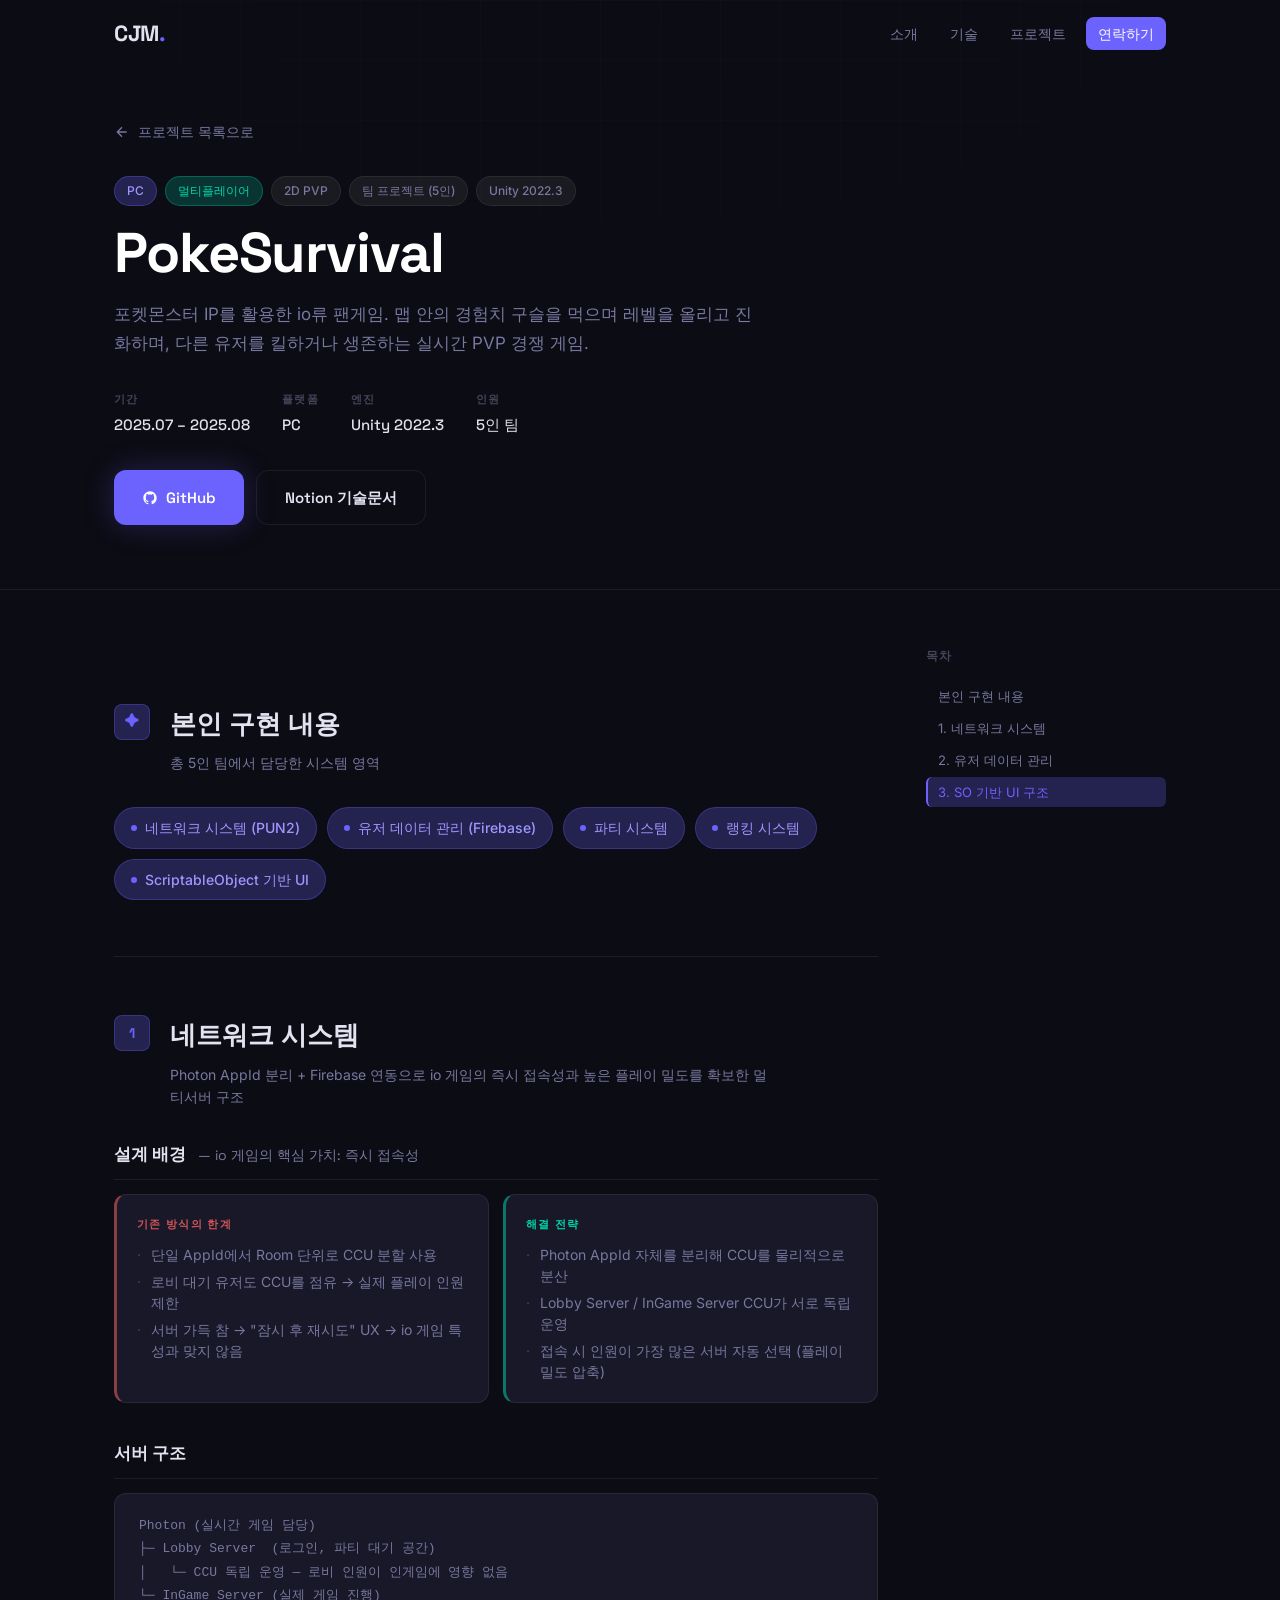
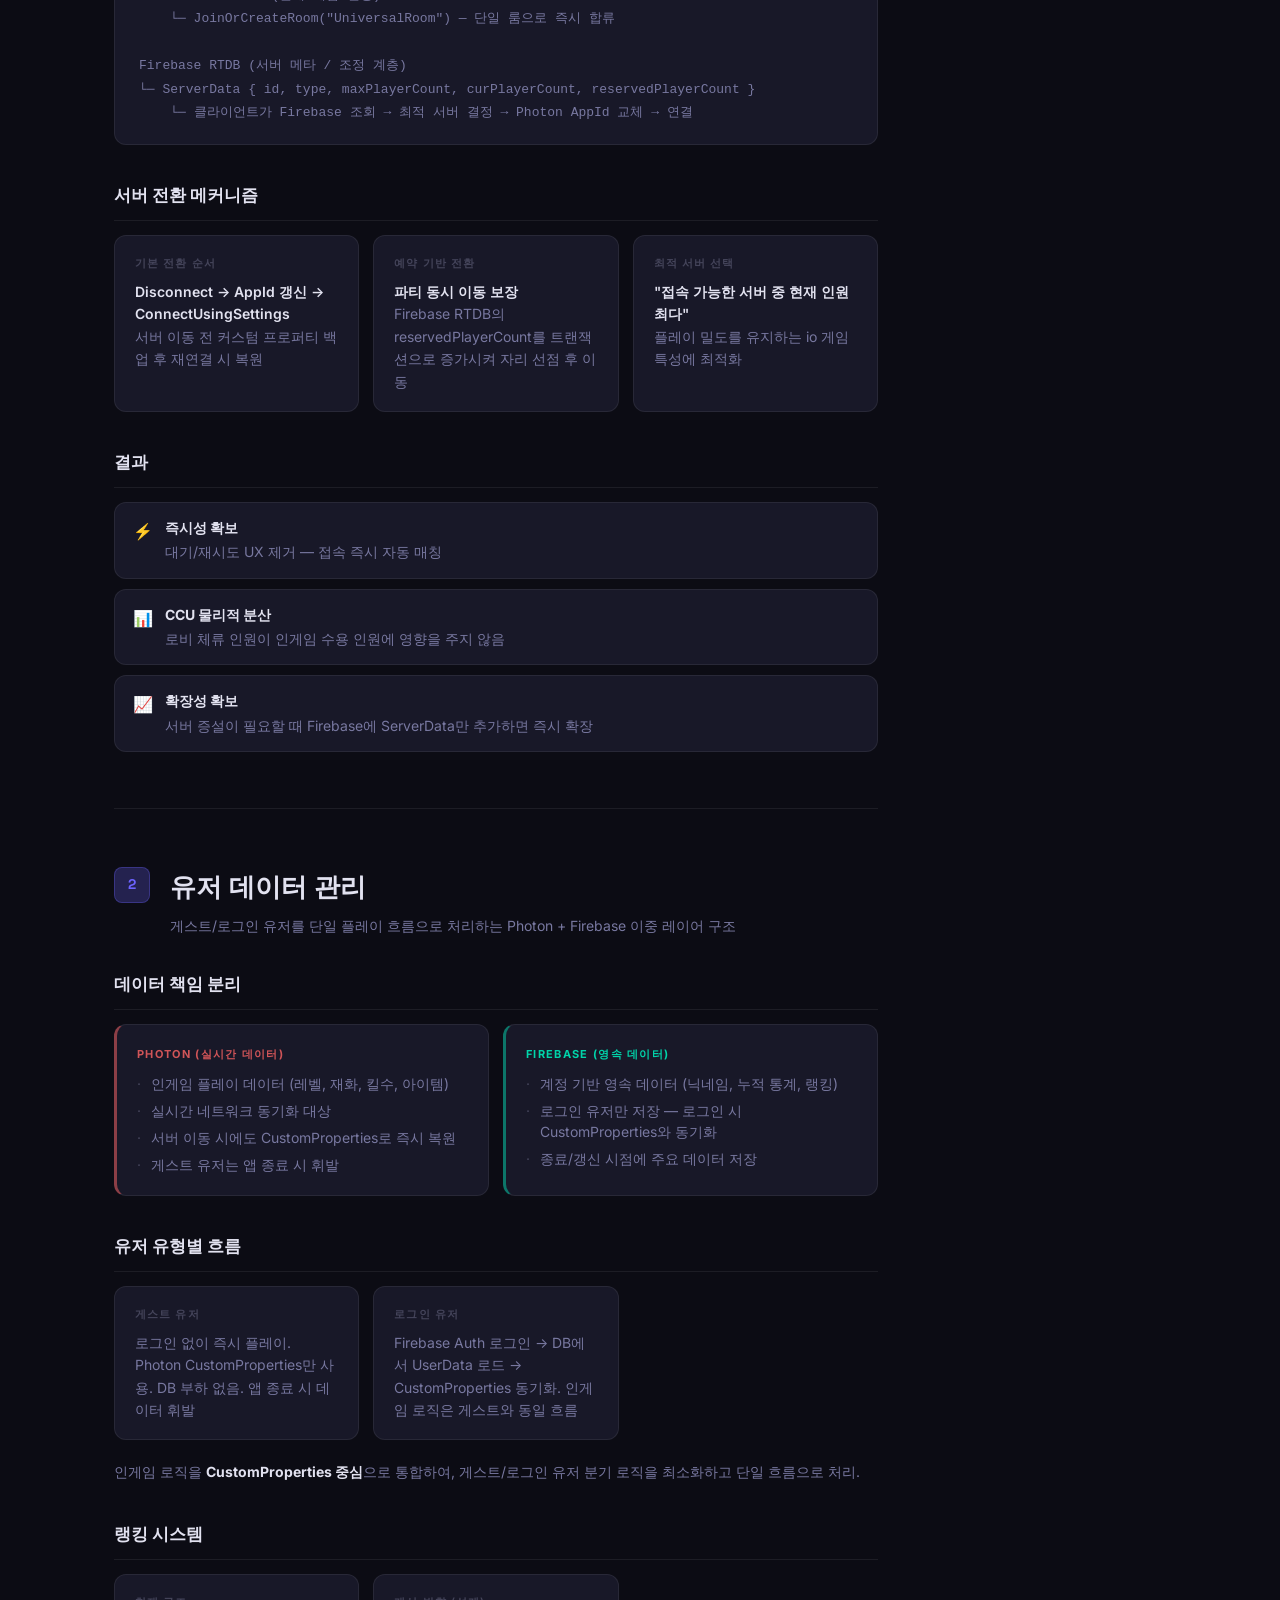
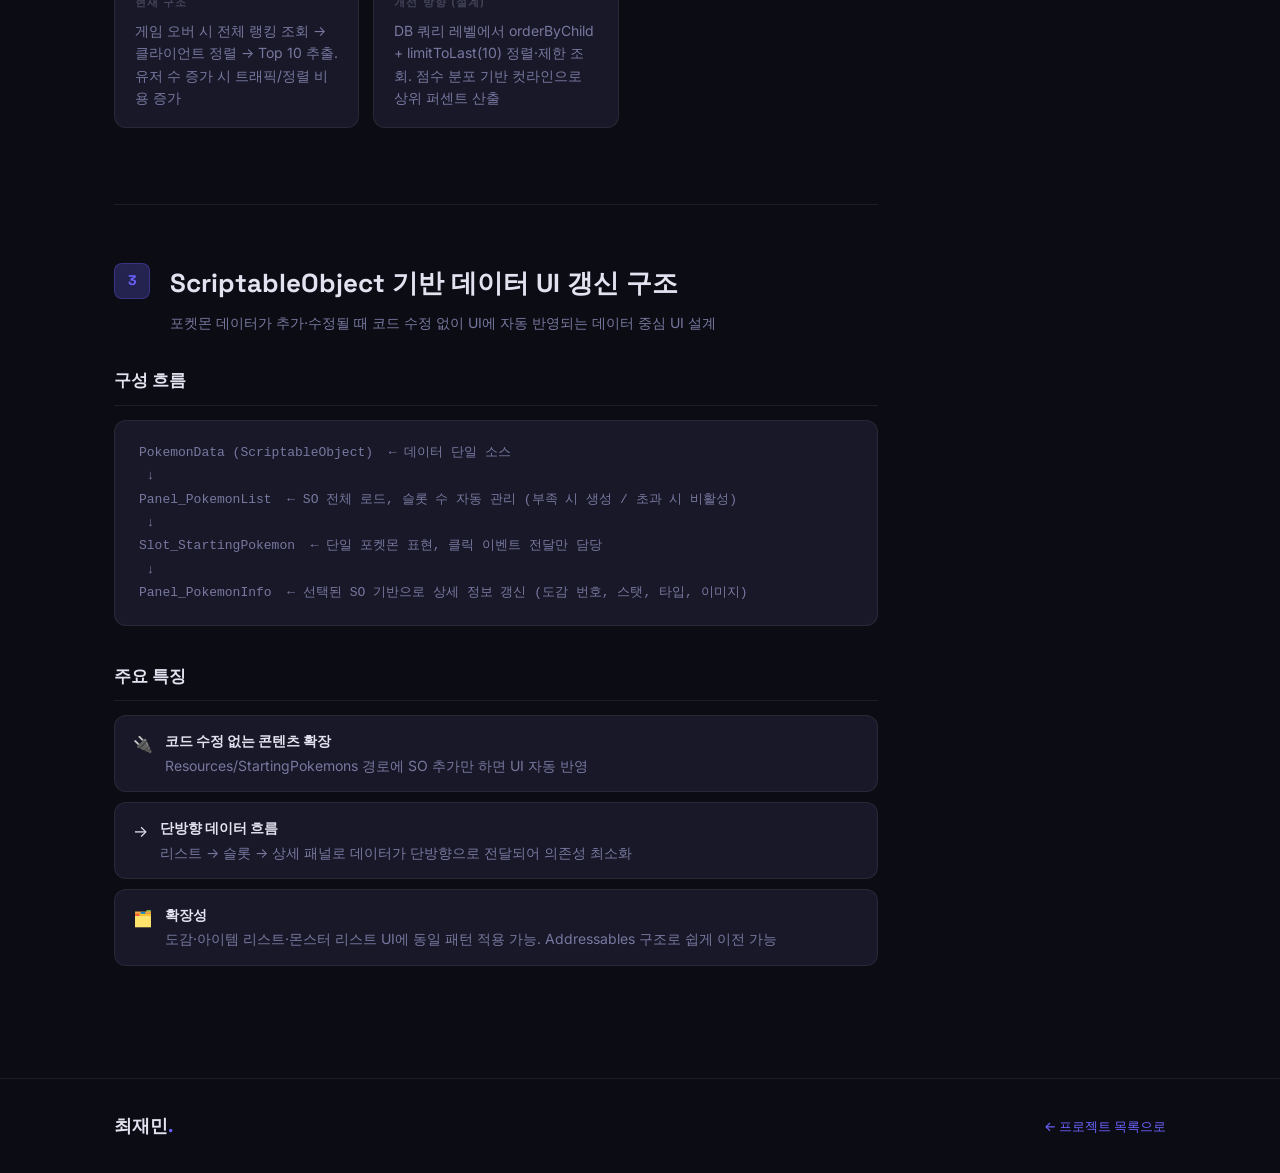
==== projects/pokesurvival.html @ 496c67dd "Add project detail pages with technical documentation - Add projects/unimo.html: 원격 패치, 풀링, 스테이지 시스템" ====
<!DOCTYPE html>
<html lang="ko">
<head>
  <meta charset="UTF-8" />
  <meta name="viewport" content="width=device-width, initial-scale=1.0" />
  <title>PokeSurvival | 최재민 포트폴리오</title>
  <link rel="preconnect" href="https://fonts.googleapis.com" />
  <link rel="preconnect" href="https://fonts.gstatic.com" crossorigin />
  <link href="https://fonts.googleapis.com/css2?family=Space+Grotesk:wght@300;400;500;600;700&family=Inter:wght@300;400;500;600&display=swap" rel="stylesheet" />
  <link rel="stylesheet" href="../style.css" />
  <link rel="stylesheet" href="project.css" />
</head>
<body>

  <!-- NAV -->
  <nav id="navbar">
    <div class="nav-inner">
      <a href="../index.html" class="nav-logo">CJM<span class="accent">.</span></a>
      <ul class="nav-links">
        <li><a href="../index.html#about">소개</a></li>
        <li><a href="../index.html#skills">기술</a></li>
        <li><a href="../index.html#projects">프로젝트</a></li>
        <li><a href="../index.html#contact" class="btn-nav">연락하기</a></li>
      </ul>
    </div>
  </nav>

  <!-- HERO -->
  <section class="project-hero">
    <div class="container">
      <a href="../index.html#projects" class="back-link">
        <svg viewBox="0 0 24 24" fill="none" stroke="currentColor" stroke-width="2"><path d="M19 12H5M12 19l-7-7 7-7"/></svg>
        프로젝트 목록으로
      </a>
      <div class="project-hero-tags">
        <span class="tag tag-primary">PC</span>
        <span class="tag tag-teal">멀티플레이어</span>
        <span class="tag">2D PVP</span>
        <span class="tag">팀 프로젝트 (5인)</span>
        <span class="tag">Unity 2022.3</span>
      </div>
      <h1 class="project-hero-title">PokeSurvival</h1>
      <p class="project-hero-desc">포켓몬스터 IP를 활용한 io류 팬게임. 맵 안의 경험치 구슬을 먹으며 레벨을 올리고 진화하며, 다른 유저를 킬하거나 생존하는 실시간 PVP 경쟁 게임.</p>
      <div class="project-meta-row">
        <div class="project-meta-item">
          <span class="project-meta-label">기간</span>
          <span class="project-meta-value">2025.07 – 2025.08</span>
        </div>
        <div class="project-meta-item">
          <span class="project-meta-label">플랫폼</span>
          <span class="project-meta-value">PC</span>
        </div>
        <div class="project-meta-item">
          <span class="project-meta-label">엔진</span>
          <span class="project-meta-value">Unity 2022.3</span>
        </div>
        <div class="project-meta-item">
          <span class="project-meta-label">인원</span>
          <span class="project-meta-value">5인 팀</span>
        </div>
      </div>
      <div class="project-hero-links">
        <a href="https://github.com/CGRJ2/PokeSuvival" target="_blank" rel="noopener" class="btn-primary">
          <svg viewBox="0 0 24 24" fill="currentColor" width="16" height="16"><path d="M12 2C6.477 2 2 6.484 2 12.017c0 4.425 2.865 8.18 6.839 9.504.5.092.682-.217.682-.483 0-.237-.008-.868-.013-1.703-2.782.605-3.369-1.343-3.369-1.343-.454-1.158-1.11-1.466-1.11-1.466-.908-.62.069-.608.069-.608 1.003.07 1.531 1.032 1.531 1.032.892 1.53 2.341 1.088 2.91.832.092-.647.35-1.088.636-1.338-2.22-.253-4.555-1.113-4.555-4.951 0-1.093.39-1.988 1.029-2.688-.103-.253-.446-1.272.098-2.65 0 0 .84-.27 2.75 1.026A9.564 9.564 0 0 1 12 6.844a9.59 9.59 0 0 1 2.504.337c1.909-1.296 2.747-1.027 2.747-1.027.546 1.379.202 2.398.1 2.651.64.7 1.028 1.595 1.028 2.688 0 3.848-2.339 4.695-4.566 4.943.359.309.678.92.678 1.855 0 1.338-.012 2.419-.012 2.747 0 .268.18.58.688.482A10.02 10.02 0 0 0 22 12.017C22 6.484 17.522 2 12 2z"/></svg>
          GitHub
        </a>
        <a href="https://www.notion.so/2b10c0fe6292806ea82ec9411dafb03f" target="_blank" rel="noopener" class="btn-ghost">Notion 기술문서</a>
      </div>
    </div>
  </section>

  <!-- MAIN CONTENT -->
  <div class="container">
    <div class="project-layout">

      <main class="project-content">

        <!-- MY CONTRIBUTIONS -->
        <div class="tech-section" id="contributions">
          <div class="tech-section-header">
            <div class="tech-section-num">✦</div>
            <div class="tech-section-header-text">
              <h2>본인 구현 내용</h2>
              <p>총 5인 팀에서 담당한 시스템 영역</p>
            </div>
          </div>
          <div class="contributions-grid">
            <span class="contribution-item">네트워크 시스템 (PUN2)</span>
            <span class="contribution-item">유저 데이터 관리 (Firebase)</span>
            <span class="contribution-item">파티 시스템</span>
            <span class="contribution-item">랭킹 시스템</span>
            <span class="contribution-item">ScriptableObject 기반 UI</span>
          </div>
        </div>

        <!-- 1. 네트워크 시스템 -->
        <div class="tech-section" id="network">
          <div class="tech-section-header">
            <div class="tech-section-num">1</div>
            <div class="tech-section-header-text">
              <h2>네트워크 시스템</h2>
              <p>Photon AppId 분리 + Firebase 연동으로 io 게임의 즉시 접속성과 높은 플레이 밀도를 확보한 멀티서버 구조</p>
            </div>
          </div>

          <div class="sub-section">
            <h3 class="sub-section-title">설계 배경 <span>— io 게임의 핵심 가치: 즉시 접속성</span></h3>
            <div class="problem-solution">
              <div class="ps-block problem">
                <div class="ps-label">기존 방식의 한계</div>
                <ul>
                  <li>단일 AppId에서 Room 단위로 CCU 분할 사용</li>
                  <li>로비 대기 유저도 CCU를 점유 → 실제 플레이 인원 제한</li>
                  <li>서버 가득 참 → "잠시 후 재시도" UX → io 게임 특성과 맞지 않음</li>
                </ul>
              </div>
              <div class="ps-block solution">
                <div class="ps-label">해결 전략</div>
                <ul>
                  <li>Photon AppId 자체를 분리해 CCU를 물리적으로 분산</li>
                  <li>Lobby Server / InGame Server CCU가 서로 독립 운영</li>
                  <li>접속 시 인원이 가장 많은 서버 자동 선택 (플레이 밀도 압축)</li>
                </ul>
              </div>
            </div>
          </div>

          <div class="sub-section">
            <h3 class="sub-section-title">서버 구조</h3>
            <div class="arch-diagram">Photon (실시간 게임 담당)
├─ Lobby Server  (로그인, 파티 대기 공간)
│   └─ CCU 독립 운영 — 로비 인원이 인게임에 영향 없음
└─ InGame Server (실제 게임 진행)
    └─ JoinOrCreateRoom("UniversalRoom") — 단일 룸으로 즉시 합류

Firebase RTDB (서버 메타 / 조정 계층)
└─ ServerData { id, type, maxPlayerCount, curPlayerCount, reservedPlayerCount }
    └─ 클라이언트가 Firebase 조회 → 최적 서버 결정 → Photon AppId 교체 → 연결</div>
          </div>

          <div class="sub-section">
            <h3 class="sub-section-title">서버 전환 메커니즘</h3>
            <div class="info-cards">
              <div class="info-card">
                <div class="info-card-label">기본 전환 순서</div>
                <div class="info-card-content"><strong>Disconnect → AppId 갱신 → ConnectUsingSettings</strong><br>서버 이동 전 커스텀 프로퍼티 백업 후 재연결 시 복원</div>
              </div>
              <div class="info-card">
                <div class="info-card-label">예약 기반 전환</div>
                <div class="info-card-content"><strong>파티 동시 이동 보장</strong><br>Firebase RTDB의 reservedPlayerCount를 트랜잭션으로 증가시켜 자리 선점 후 이동</div>
              </div>
              <div class="info-card">
                <div class="info-card-label">최적 서버 선택</div>
                <div class="info-card-content"><strong>"접속 가능한 서버 중 현재 인원 최다"</strong><br>플레이 밀도를 유지하는 io 게임 특성에 최적화</div>
              </div>
            </div>
          </div>

          <div class="sub-section">
            <h3 class="sub-section-title">결과</h3>
            <div class="result-list">
              <div class="result-item">
                <div class="result-icon">⚡</div>
                <p><strong>즉시성 확보</strong>대기/재시도 UX 제거 — 접속 즉시 자동 매칭</p>
              </div>
              <div class="result-item">
                <div class="result-icon">📊</div>
                <p><strong>CCU 물리적 분산</strong>로비 체류 인원이 인게임 수용 인원에 영향을 주지 않음</p>
              </div>
              <div class="result-item">
                <div class="result-icon">📈</div>
                <p><strong>확장성 확보</strong>서버 증설이 필요할 때 Firebase에 ServerData만 추가하면 즉시 확장</p>
              </div>
            </div>
          </div>
        </div>

        <!-- 2. 유저 데이터 -->
        <div class="tech-section" id="userdata">
          <div class="tech-section-header">
            <div class="tech-section-num">2</div>
            <div class="tech-section-header-text">
              <h2>유저 데이터 관리</h2>
              <p>게스트/로그인 유저를 단일 플레이 흐름으로 처리하는 Photon + Firebase 이중 레이어 구조</p>
            </div>
          </div>

          <div class="sub-section">
            <h3 class="sub-section-title">데이터 책임 분리</h3>
            <div class="problem-solution">
              <div class="ps-block problem">
                <div class="ps-label">Photon (실시간 데이터)</div>
                <ul>
                  <li>인게임 플레이 데이터 (레벨, 재화, 킬수, 아이템)</li>
                  <li>실시간 네트워크 동기화 대상</li>
                  <li>서버 이동 시에도 CustomProperties로 즉시 복원</li>
                  <li>게스트 유저는 앱 종료 시 휘발</li>
                </ul>
              </div>
              <div class="ps-block solution">
                <div class="ps-label">Firebase (영속 데이터)</div>
                <ul>
                  <li>계정 기반 영속 데이터 (닉네임, 누적 통계, 랭킹)</li>
                  <li>로그인 유저만 저장 — 로그인 시 CustomProperties와 동기화</li>
                  <li>종료/갱신 시점에 주요 데이터 저장</li>
                </ul>
              </div>
            </div>
          </div>

          <div class="sub-section">
            <h3 class="sub-section-title">유저 유형별 흐름</h3>
            <div class="info-cards">
              <div class="info-card">
                <div class="info-card-label">게스트 유저</div>
                <div class="info-card-content">로그인 없이 즉시 플레이. Photon CustomProperties만 사용. DB 부하 없음. 앱 종료 시 데이터 휘발</div>
              </div>
              <div class="info-card">
                <div class="info-card-label">로그인 유저</div>
                <div class="info-card-content">Firebase Auth 로그인 → DB에서 UserData 로드 → CustomProperties 동기화. 인게임 로직은 게스트와 동일 흐름</div>
              </div>
            </div>
            <p style="font-size:14px;color:var(--text-muted);margin-top:12px;">인게임 로직을 <strong style="color:var(--text)">CustomProperties 중심</strong>으로 통합하여, 게스트/로그인 유저 분기 로직을 최소화하고 단일 흐름으로 처리.</p>
          </div>

          <div class="sub-section">
            <h3 class="sub-section-title">랭킹 시스템</h3>
            <div class="info-cards">
              <div class="info-card">
                <div class="info-card-label">현재 구조</div>
                <div class="info-card-content">게임 오버 시 전체 랭킹 조회 → 클라이언트 정렬 → Top 10 추출. 유저 수 증가 시 트래픽/정렬 비용 증가</div>
              </div>
              <div class="info-card">
                <div class="info-card-label">개선 방향 (설계)</div>
                <div class="info-card-content">DB 쿼리 레벨에서 orderByChild + limitToLast(10) 정렬·제한 조회. 점수 분포 기반 컷라인으로 상위 퍼센트 산출</div>
              </div>
            </div>
          </div>
        </div>

        <!-- 3. ScriptableObject UI -->
        <div class="tech-section" id="so-ui">
          <div class="tech-section-header">
            <div class="tech-section-num">3</div>
            <div class="tech-section-header-text">
              <h2>ScriptableObject 기반 데이터 UI 갱신 구조</h2>
              <p>포켓몬 데이터가 추가·수정될 때 코드 수정 없이 UI에 자동 반영되는 데이터 중심 UI 설계</p>
            </div>
          </div>

          <div class="sub-section">
            <h3 class="sub-section-title">구성 흐름</h3>
            <div class="arch-diagram">PokemonData (ScriptableObject)  ← 데이터 단일 소스
 ↓
Panel_PokemonList  ← SO 전체 로드, 슬롯 수 자동 관리 (부족 시 생성 / 초과 시 비활성)
 ↓
Slot_StartingPokemon  ← 단일 포켓몬 표현, 클릭 이벤트 전달만 담당
 ↓
Panel_PokemonInfo  ← 선택된 SO 기반으로 상세 정보 갱신 (도감 번호, 스탯, 타입, 이미지)</div>
          </div>

          <div class="sub-section">
            <h3 class="sub-section-title">주요 특징</h3>
            <div class="result-list">
              <div class="result-item">
                <div class="result-icon">🔌</div>
                <p><strong>코드 수정 없는 콘텐츠 확장</strong>Resources/StartingPokemons 경로에 SO 추가만 하면 UI 자동 반영</p>
              </div>
              <div class="result-item">
                <div class="result-icon">→</div>
                <p><strong>단방향 데이터 흐름</strong>리스트 → 슬롯 → 상세 패널로 데이터가 단방향으로 전달되어 의존성 최소화</p>
              </div>
              <div class="result-item">
                <div class="result-icon">🗂️</div>
                <p><strong>확장성</strong>도감·아이템 리스트·몬스터 리스트 UI에 동일 패턴 적용 가능. Addressables 구조로 쉽게 이전 가능</p>
              </div>
            </div>
          </div>
        </div>

      </main>

      <!-- TOC -->
      <aside class="project-toc">
        <div class="toc-title">목차</div>
        <ul class="toc-list">
          <li><a href="#contributions">본인 구현 내용</a></li>
          <li><a href="#network">1. 네트워크 시스템</a></li>
          <li><a href="#userdata">2. 유저 데이터 관리</a></li>
          <li><a href="#so-ui">3. SO 기반 UI 구조</a></li>
        </ul>
      </aside>

    </div>
  </div>

  <!-- FOOTER -->
  <footer>
    <div class="container">
      <div class="footer-inner">
        <span class="footer-logo">최재민<span class="accent">.</span></span>
        <a href="../index.html#projects" class="link-sm">← 프로젝트 목록으로</a>
      </div>
    </div>
  </footer>

  <script>
    const navbar = document.getElementById('navbar');
    window.addEventListener('scroll', () => {
      navbar.classList.toggle('scrolled', window.scrollY > 20);
    }, { passive: true });

    const sections = document.querySelectorAll('.tech-section[id]');
    const tocLinks = document.querySelectorAll('.toc-list a');
    const observer = new IntersectionObserver((entries) => {
      entries.forEach(entry => {
        if (entry.isIntersecting) {
          tocLinks.forEach(l => l.classList.remove('active'));
          const active = document.querySelector(`.toc-list a[href="#${entry.target.id}"]`);
          if (active) active.classList.add('active');
        }
      });
    }, { rootMargin: '-20% 0px -70% 0px' });
    sections.forEach(s => observer.observe(s));
  </script>
</body>
</html>
---- style.css ----
/* ============================================
   RESET & BASE
   ============================================ */
*, *::before, *::after {
  box-sizing: border-box;
  margin: 0;
  padding: 0;
}

:root {
  --bg: #0c0c14;
  --bg-surface: #12121e;
  --bg-card: #181828;
  --bg-card-hover: #1e1e32;
  --border: rgba(255,255,255,0.07);
  --border-hover: rgba(108,99,255,0.4);

  --accent: #6c63ff;
  --accent-light: #9d97ff;
  --accent-glow: rgba(108,99,255,0.25);
  --teal: #00d4aa;
  --teal-glow: rgba(0,212,170,0.2);
  --orange: #ff8c42;

  --text: #e2e2f0;
  --text-muted: #7878a0;
  --text-faint: #44445a;

  --font-head: 'Space Grotesk', sans-serif;
  --font-body: 'Inter', sans-serif;

  --nav-h: 68px;
  --radius: 12px;
  --radius-lg: 20px;
  --transition: 0.25s ease;
}

html {
  scroll-behavior: smooth;
  scroll-padding-top: var(--nav-h);
}

body {
  background: var(--bg);
  color: var(--text);
  font-family: var(--font-body);
  font-size: 16px;
  line-height: 1.7;
  overflow-x: hidden;
}

a { color: inherit; text-decoration: none; }

/* ============================================
   SCROLLBAR
   ============================================ */
::-webkit-scrollbar { width: 6px; }
::-webkit-scrollbar-track { background: var(--bg); }
::-webkit-scrollbar-thumb { background: var(--accent); border-radius: 3px; }

/* ============================================
   UTILITIES
   ============================================ */
.container {
  max-width: 1100px;
  margin: 0 auto;
  padding: 0 24px;
}

.accent { color: var(--accent); }

.section {
  padding: 96px 0;
}

.section-dark {
  background: var(--bg-surface);
}

.section-header {
  margin-bottom: 56px;
}

.section-num {
  display: inline-block;
  font-family: var(--font-head);
  font-size: 13px;
  font-weight: 600;
  letter-spacing: 0.15em;
  color: var(--accent);
  text-transform: uppercase;
  margin-bottom: 10px;
}

.section-title {
  font-family: var(--font-head);
  font-size: clamp(28px, 4vw, 40px);
  font-weight: 700;
  color: var(--text);
  line-height: 1.2;
}

.section-sub {
  margin-top: 10px;
  color: var(--text-muted);
  font-size: 15px;
}

/* ============================================
   TAGS
   ============================================ */
.tag {
  display: inline-block;
  padding: 4px 12px;
  border-radius: 100px;
  font-size: 12px;
  font-weight: 500;
  background: rgba(255,255,255,0.06);
  border: 1px solid var(--border);
  color: var(--text-muted);
  white-space: nowrap;
}

.tag-primary {
  background: var(--accent-glow);
  border-color: rgba(108,99,255,0.35);
  color: var(--accent-light);
}

.tag-teal {
  background: var(--teal-glow);
  border-color: rgba(0,212,170,0.3);
  color: var(--teal);
}

.tag-orange {
  background: rgba(255,140,66,0.12);
  border-color: rgba(255,140,66,0.3);
  color: var(--orange);
}

/* ============================================
   BUTTONS
   ============================================ */
.btn-primary {
  display: inline-flex;
  align-items: center;
  gap: 8px;
  padding: 14px 28px;
  background: var(--accent);
  color: #fff;
  font-family: var(--font-head);
  font-size: 15px;
  font-weight: 600;
  border-radius: var(--radius);
  transition: var(--transition);
  box-shadow: 0 0 30px var(--accent-glow);
}

.btn-primary:hover {
  background: var(--accent-light);
  transform: translateY(-2px);
  box-shadow: 0 8px 40px var(--accent-glow);
}

.btn-ghost {
  display: inline-flex;
  align-items: center;
  gap: 8px;
  padding: 14px 28px;
  background: transparent;
  color: var(--text);
  font-family: var(--font-head);
  font-size: 15px;
  font-weight: 600;
  border-radius: var(--radius);
  border: 1px solid var(--border);
  transition: var(--transition);
}

.btn-ghost:hover {
  border-color: var(--accent);
  color: var(--accent);
  background: var(--accent-glow);
}

.btn-ghost-sm {
  display: inline-flex;
  align-items: center;
  padding: 10px 20px;
  background: transparent;
  color: var(--text);
  font-size: 14px;
  font-weight: 500;
  border-radius: var(--radius);
  border: 1px solid var(--border);
  transition: var(--transition);
}

.btn-ghost-sm:hover {
  border-color: var(--accent);
  color: var(--accent);
}

.btn-nav {
  padding: 9px 20px;
  background: var(--accent);
  color: #fff !important;
  border-radius: var(--radius);
  font-weight: 600;
  transition: var(--transition);
}

.btn-nav:hover {
  background: var(--accent-light);
}

.link-sm {
  font-size: 13px;
  color: var(--accent);
  font-weight: 500;
  transition: var(--transition);
}

.link-sm:hover { color: var(--accent-light); }

/* ============================================
   ANIMATIONS
   ============================================ */
.fade-up {
  opacity: 0;
  transform: translateY(24px);
  animation: fadeUp 0.7s ease forwards;
}

.delay-1 { animation-delay: 0.15s; }
.delay-2 { animation-delay: 0.3s; }
.delay-3 { animation-delay: 0.45s; }
.delay-4 { animation-delay: 0.6s; }

@keyframes fadeUp {
  to { opacity: 1; transform: translateY(0); }
}

.reveal {
  opacity: 0;
  transform: translateY(30px);
  transition: opacity 0.6s ease, transform 0.6s ease;
}

.reveal.visible {
  opacity: 1;
  transform: translateY(0);
}

/* ============================================
   NAVBAR
   ============================================ */
#navbar {
  position: fixed;
  top: 0; left: 0; right: 0;
  height: var(--nav-h);
  z-index: 100;
  background: transparent;
  transition: background 0.3s ease, border-bottom 0.3s ease;
}

#navbar.scrolled {
  background: rgba(12,12,20,0.92);
  backdrop-filter: blur(16px);
  border-bottom: 1px solid var(--border);
}

.nav-inner {
  max-width: 1100px;
  margin: 0 auto;
  padding: 0 24px;
  height: 100%;
  display: flex;
  align-items: center;
  justify-content: space-between;
}

.nav-logo {
  font-family: var(--font-head);
  font-size: 22px;
  font-weight: 700;
  letter-spacing: -0.02em;
}

.nav-links {
  display: flex;
  align-items: center;
  gap: 8px;
  list-style: none;
}

.nav-links a {
  font-size: 14px;
  font-weight: 500;
  color: var(--text-muted);
  padding: 8px 12px;
  border-radius: 8px;
  transition: var(--transition);
}

.nav-links a:hover {
  color: var(--text);
  background: rgba(255,255,255,0.05);
}

.hamburger {
  display: none;
  flex-direction: column;
  gap: 5px;
  background: none;
  border: none;
  cursor: pointer;
  padding: 4px;
}

.hamburger span {
  display: block;
  width: 24px;
  height: 2px;
  background: var(--text);
  border-radius: 2px;
  transition: var(--transition);
}

/* ============================================
   MOBILE MENU
   ============================================ */
.mobile-menu {
  display: none;
  position: fixed;
  top: var(--nav-h);
  left: 0; right: 0;
  background: rgba(12,12,20,0.98);
  backdrop-filter: blur(20px);
  border-bottom: 1px solid var(--border);
  z-index: 99;
  padding: 16px 24px;
  transform: translateY(-10px);
  opacity: 0;
  pointer-events: none;
  transition: opacity 0.2s ease, transform 0.2s ease;
}

.mobile-menu.open {
  opacity: 1;
  transform: translateY(0);
  pointer-events: all;
}

.mobile-menu ul {
  list-style: none;
  display: flex;
  flex-direction: column;
  gap: 4px;
}

.mobile-menu a {
  display: block;
  padding: 12px 16px;
  font-size: 16px;
  font-weight: 500;
  color: var(--text-muted);
  border-radius: 8px;
  transition: var(--transition);
}

.mobile-menu a:hover {
  color: var(--text);
  background: rgba(255,255,255,0.05);
}

/* ============================================
   HERO
   ============================================ */
#hero {
  min-height: 100vh;
  display: flex;
  align-items: center;
  justify-content: center;
  position: relative;
  overflow: hidden;
  padding: 120px 24px 80px;
}

.hero-bg {
  position: absolute;
  inset: 0;
  pointer-events: none;
}

.grid-overlay {
  position: absolute;
  inset: 0;
  background-image:
    linear-gradient(rgba(108,99,255,0.04) 1px, transparent 1px),
    linear-gradient(90deg, rgba(108,99,255,0.04) 1px, transparent 1px);
  background-size: 60px 60px;
  mask-image: radial-gradient(ellipse 80% 80% at 50% 50%, black, transparent);
}

.glow {
  position: absolute;
  border-radius: 50%;
  filter: blur(80px);
  pointer-events: none;
}

.glow-1 {
  width: 500px;
  height: 500px;
  background: radial-gradient(circle, rgba(108,99,255,0.15) 0%, transparent 70%);
  top: -100px;
  left: 20%;
  animation: floatGlow 8s ease-in-out infinite;
}

.glow-2 {
  width: 400px;
  height: 400px;
  background: radial-gradient(circle, rgba(0,212,170,0.08) 0%, transparent 70%);
  bottom: 0;
  right: 10%;
  animation: floatGlow 10s ease-in-out infinite reverse;
}

@keyframes floatGlow {
  0%, 100% { transform: translateY(0) scale(1); }
  50% { transform: translateY(-30px) scale(1.05); }
}

.hero-content {
  text-align: center;
  position: relative;
  z-index: 1;
  max-width: 760px;
}

.hero-tag {
  display: inline-block;
  font-family: var(--font-head);
  font-size: 13px;
  font-weight: 600;
  letter-spacing: 0.2em;
  text-transform: uppercase;
  color: var(--accent);
  margin-bottom: 20px;
  padding: 6px 16px;
  border: 1px solid rgba(108,99,255,0.3);
  border-radius: 100px;
  background: var(--accent-glow);
}

.hero-name {
  font-family: var(--font-head);
  font-size: clamp(56px, 9vw, 100px);
  font-weight: 700;
  line-height: 1;
  letter-spacing: -0.03em;
  color: #fff;
  margin-bottom: 20px;
}

.hero-sub {
  font-size: clamp(18px, 2.5vw, 24px);
  color: var(--text-muted);
  line-height: 1.5;
  margin-bottom: 36px;
}

.hero-cta {
  display: flex;
  gap: 14px;
  justify-content: center;
  margin-bottom: 40px;
  flex-wrap: wrap;
}

.hero-contacts {
  display: flex;
  gap: 12px;
  justify-content: center;
  flex-wrap: wrap;
}

.contact-chip {
  display: inline-flex;
  align-items: center;
  gap: 8px;
  padding: 8px 16px;
  background: rgba(255,255,255,0.04);
  border: 1px solid var(--border);
  border-radius: 100px;
  font-size: 13px;
  color: var(--text-muted);
  transition: var(--transition);
}

.contact-chip svg {
  width: 14px;
  height: 14px;
  flex-shrink: 0;
}

.contact-chip:hover {
  border-color: var(--accent);
  color: var(--text);
}

.scroll-hint {
  position: absolute;
  bottom: 32px;
  left: 50%;
  transform: translateX(-50%);
  display: flex;
  flex-direction: column;
  align-items: center;
  gap: 8px;
  font-size: 11px;
  letter-spacing: 0.15em;
  text-transform: uppercase;
  color: var(--text-faint);
  animation: fadeUp 1s ease 1.2s both;
}

.scroll-line {
  width: 1px;
  height: 40px;
  background: linear-gradient(to bottom, var(--text-faint), transparent);
  animation: scrollLine 2s ease-in-out infinite;
}

@keyframes scrollLine {
  0%, 100% { opacity: 0.3; transform: scaleY(1); }
  50% { opacity: 0.8; transform: scaleY(1.1); }
}

/* ============================================
   ABOUT
   ============================================ */
.about-grid {
  display: grid;
  grid-template-columns: 1fr 1fr;
  gap: 56px;
  align-items: start;
}

.about-text p {
  color: var(--text-muted);
  margin-bottom: 20px;
  font-size: 16px;
  line-height: 1.8;
}

.about-text p:last-child { margin-bottom: 0; }

.about-lead {
  font-size: 17px !important;
  color: var(--text) !important;
}

.about-text strong {
  color: var(--text);
  font-weight: 600;
}

.about-values {
  display: grid;
  grid-template-columns: 1fr 1fr;
  gap: 14px;
}

.value-card {
  background: var(--bg-card);
  border: 1px solid var(--border);
  border-radius: var(--radius);
  padding: 20px;
  transition: var(--transition);
}

.value-card:hover {
  border-color: var(--border-hover);
  background: var(--bg-card-hover);
  transform: translateY(-3px);
}

.value-icon {
  font-size: 22px;
  margin-bottom: 10px;
}

.value-card h3 {
  font-family: var(--font-head);
  font-size: 14px;
  font-weight: 600;
  color: var(--text);
  margin-bottom: 6px;
}

.value-card p {
  font-size: 13px;
  color: var(--text-muted);
  line-height: 1.6;
}

/* ============================================
   SKILLS
   ============================================ */
.skills-grid {
  display: grid;
  grid-template-columns: repeat(3, 1fr);
  gap: 24px;
}

.skill-group {
  background: var(--bg-card);
  border: 1px solid var(--border);
  border-radius: var(--radius-lg);
  padding: 28px;
  transition: var(--transition);
}

.skill-group:hover {
  border-color: var(--border-hover);
}

.skill-group-title {
  display: flex;
  align-items: center;
  gap: 10px;
  font-family: var(--font-head);
  font-size: 15px;
  font-weight: 600;
  color: var(--text);
  margin-bottom: 18px;
}

.skill-dot {
  width: 8px;
  height: 8px;
  border-radius: 50%;
  flex-shrink: 0;
}

.dot-purple { background: var(--accent); box-shadow: 0 0 8px var(--accent); }
.dot-teal { background: var(--teal); box-shadow: 0 0 8px var(--teal); }
.dot-orange { background: var(--orange); box-shadow: 0 0 8px var(--orange); }

.skill-tags {
  display: flex;
  flex-wrap: wrap;
  gap: 8px;
}

/* ============================================
   PROJECTS
   ============================================ */
.project-featured {
  position: relative;
  background: var(--bg-card);
  border: 1px solid var(--border-hover);
  border-radius: var(--radius-lg);
  padding: 40px;
  margin-bottom: 40px;
  overflow: hidden;
}

.project-featured::before {
  content: '';
  position: absolute;
  inset: 0;
  background: linear-gradient(135deg, var(--accent-glow) 0%, transparent 60%);
  pointer-events: none;
}

.project-featured-badge {
  display: inline-flex;
  align-items: center;
  gap: 6px;
  font-size: 12px;
  font-weight: 600;
  letter-spacing: 0.1em;
  text-transform: uppercase;
  color: var(--teal);
  padding: 5px 12px;
  background: var(--teal-glow);
  border: 1px solid rgba(0,212,170,0.3);
  border-radius: 100px;
  margin-bottom: 24px;
}

.project-featured-badge::before {
  content: '';
  display: inline-block;
  width: 6px;
  height: 6px;
  background: var(--teal);
  border-radius: 50%;
  animation: pulse 1.5s ease infinite;
}

@keyframes pulse {
  0%, 100% { opacity: 1; transform: scale(1); }
  50% { opacity: 0.5; transform: scale(1.3); }
}

.project-featured-content {
  display: grid;
  grid-template-columns: 1fr auto;
  gap: 40px;
  align-items: center;
  position: relative;
}

.project-tags-row {
  display: flex;
  gap: 8px;
  flex-wrap: wrap;
  margin-bottom: 14px;
}

.project-featured-title {
  font-family: var(--font-head);
  font-size: clamp(28px, 4vw, 42px);
  font-weight: 700;
  color: #fff;
  margin-bottom: 14px;
  line-height: 1.1;
}

.project-featured-desc {
  color: var(--text-muted);
  font-size: 16px;
  line-height: 1.7;
  margin-bottom: 20px;
  max-width: 520px;
}

.project-contest-badges {
  display: flex;
  gap: 10px;
  flex-wrap: wrap;
  margin-bottom: 24px;
}

.contest-badge {
  display: inline-flex;
  align-items: center;
  gap: 6px;
  font-size: 12px;
  font-weight: 500;
  color: var(--text-muted);
  padding: 5px 12px;
  background: rgba(255,255,255,0.04);
  border: 1px solid var(--border);
  border-radius: 100px;
}

.project-links {
  display: flex;
  gap: 12px;
}

.project-featured-visual {
  flex-shrink: 0;
}

.project-visual-placeholder {
  width: 200px;
  height: 200px;
  background: rgba(108,99,255,0.08);
  border: 1px solid rgba(108,99,255,0.2);
  border-radius: var(--radius-lg);
  display: flex;
  flex-direction: column;
  align-items: center;
  justify-content: center;
  gap: 12px;
  color: var(--text-muted);
  font-size: 13px;
}

.placeholder-icon { font-size: 48px; }

.projects-grid {
  display: grid;
  grid-template-columns: repeat(2, 1fr);
  gap: 20px;
}

.project-card {
  background: var(--bg-card);
  border: 1px solid var(--border);
  border-radius: var(--radius-lg);
  padding: 28px;
  transition: var(--transition);
}

.project-card:hover {
  border-color: var(--border-hover);
  background: var(--bg-card-hover);
  transform: translateY(-4px);
}

.project-card-header {
  display: flex;
  justify-content: space-between;
  align-items: center;
  margin-bottom: 14px;
}

.project-platform {
  display: flex;
  gap: 6px;
}

.platform-badge {
  font-size: 11px;
  font-weight: 600;
  padding: 3px 8px;
  background: rgba(108,99,255,0.12);
  border: 1px solid rgba(108,99,255,0.2);
  border-radius: 100px;
  color: var(--accent-light);
}

.project-period {
  font-size: 12px;
  color: var(--text-faint);
  font-family: var(--font-head);
}

.project-card-title {
  font-family: var(--font-head);
  font-size: 20px;
  font-weight: 700;
  color: var(--text);
  margin-bottom: 10px;
}

.project-card-desc {
  font-size: 14px;
  color: var(--text-muted);
  line-height: 1.7;
  margin-bottom: 16px;
}

.project-card-tags {
  display: flex;
  flex-wrap: wrap;
  gap: 6px;
  margin-bottom: 16px;
}

.project-card-links {
  border-top: 1px solid var(--border);
  padding-top: 14px;
}

/* ============================================
   FREELANCE
   ============================================ */
.freelance-grid {
  display: grid;
  grid-template-columns: repeat(2, 1fr);
  gap: 20px;
  margin-bottom: 36px;
}

.freelance-card {
  background: var(--bg-card);
  border: 1px solid var(--border);
  border-radius: var(--radius-lg);
  padding: 28px;
  position: relative;
  overflow: hidden;
  transition: var(--transition);
}

.freelance-card:hover {
  border-color: var(--border-hover);
  transform: translateY(-3px);
}

.freelance-num {
  font-family: var(--font-head);
  font-size: 48px;
  font-weight: 800;
  color: var(--text-faint);
  line-height: 1;
  margin-bottom: 12px;
  letter-spacing: -0.03em;
}

.freelance-card h3 {
  font-family: var(--font-head);
  font-size: 18px;
  font-weight: 600;
  color: var(--text);
  margin-bottom: 8px;
}

.freelance-card p {
  font-size: 14px;
  color: var(--text-muted);
  line-height: 1.6;
  margin-bottom: 14px;
}

.freelance-cta {
  text-align: center;
}

/* ============================================
   AWARDS
   ============================================ */
.awards-list {
  display: flex;
  flex-direction: column;
  gap: 0;
}

.award-item {
  display: grid;
  grid-template-columns: 80px 1fr;
  gap: 32px;
  padding: 36px 0;
  border-bottom: 1px solid var(--border);
  transition: var(--transition);
}

.award-item:first-child { border-top: 1px solid var(--border); }

.award-year {
  font-family: var(--font-head);
  font-size: 14px;
  font-weight: 600;
  color: var(--text-faint);
  padding-top: 4px;
}

.award-badge {
  display: inline-flex;
  align-items: center;
  font-size: 12px;
  font-weight: 700;
  letter-spacing: 0.1em;
  text-transform: uppercase;
  padding: 4px 12px;
  border-radius: 100px;
  margin-bottom: 10px;
}

.award-gold {
  background: rgba(255,200,50,0.15);
  border: 1px solid rgba(255,200,50,0.3);
  color: #ffc832;
}

.award-silver {
  background: rgba(180,180,200,0.12);
  border: 1px solid rgba(180,180,200,0.3);
  color: #b4b4c8;
}

.award-ongoing {
  background: var(--teal-glow);
  border: 1px solid rgba(0,212,170,0.3);
  color: var(--teal);
}

.award-content h3 {
  font-family: var(--font-head);
  font-size: 20px;
  font-weight: 700;
  color: var(--text);
  margin-bottom: 10px;
}

.award-content p {
  font-size: 14px;
  color: var(--text-muted);
  line-height: 1.7;
  max-width: 640px;
}

.award-links { margin-top: 12px; }

/* ============================================
   TIMELINE
   ============================================ */
.timeline {
  position: relative;
  padding-left: 32px;
}

.timeline::before {
  content: '';
  position: absolute;
  left: 0;
  top: 8px;
  bottom: 0;
  width: 1px;
  background: linear-gradient(to bottom, var(--accent), transparent);
}

.timeline-item {
  position: relative;
  padding-bottom: 48px;
}

.timeline-item:last-child { padding-bottom: 0; }

.timeline-dot {
  position: absolute;
  left: -36px;
  top: 6px;
  width: 10px;
  height: 10px;
  background: var(--accent);
  border-radius: 50%;
  box-shadow: 0 0 12px var(--accent);
}

.timeline-period {
  font-size: 13px;
  font-family: var(--font-head);
  color: var(--accent);
  font-weight: 600;
  margin-bottom: 6px;
  letter-spacing: 0.03em;
}

.timeline-content h3 {
  font-family: var(--font-head);
  font-size: 20px;
  font-weight: 700;
  color: var(--text);
  margin-bottom: 4px;
}

.timeline-sub {
  font-size: 14px;
  color: var(--text-muted);
  font-weight: 500;
  margin-bottom: 8px;
}

.timeline-content p {
  font-size: 14px;
  color: var(--text-faint);
  line-height: 1.7;
  max-width: 580px;
}

/* ============================================
   CONTACT
   ============================================ */
.contact-wrapper {
  text-align: center;
}

.contact-wrapper .section-header {
  margin-bottom: 20px;
}

.contact-desc {
  color: var(--text-muted);
  font-size: 17px;
  margin-bottom: 48px;
}

.contact-cards {
  display: grid;
  grid-template-columns: repeat(4, 1fr);
  gap: 16px;
}

.contact-card {
  display: flex;
  flex-direction: column;
  align-items: center;
  gap: 14px;
  padding: 28px 20px;
  background: var(--bg-card);
  border: 1px solid var(--border);
  border-radius: var(--radius-lg);
  transition: var(--transition);
}

.contact-card:hover {
  border-color: var(--border-hover);
  background: var(--bg-card-hover);
  transform: translateY(-4px);
}

.contact-card-icon {
  width: 48px;
  height: 48px;
  background: var(--accent-glow);
  border: 1px solid rgba(108,99,255,0.3);
  border-radius: 12px;
  display: flex;
  align-items: center;
  justify-content: center;
}

.contact-card-icon svg {
  width: 22px;
  height: 22px;
  color: var(--accent-light);
}

.contact-card-info {
  display: flex;
  flex-direction: column;
  gap: 4px;
  text-align: center;
}

.contact-card-label {
  font-size: 12px;
  font-weight: 600;
  letter-spacing: 0.1em;
  text-transform: uppercase;
  color: var(--text-faint);
}

.contact-card-value {
  font-size: 14px;
  font-weight: 500;
  color: var(--text);
  word-break: break-all;
}

/* ============================================
   FOOTER
   ============================================ */
footer {
  padding: 32px 0;
  border-top: 1px solid var(--border);
}

.footer-inner {
  display: flex;
  justify-content: space-between;
  align-items: center;
}

.footer-logo {
  font-family: var(--font-head);
  font-size: 18px;
  font-weight: 700;
}

.footer-copy {
  font-size: 13px;
  color: var(--text-faint);
}

/* ============================================
   RESPONSIVE
   ============================================ */
@media (max-width: 900px) {
  .nav-links { display: none; }
  .hamburger { display: flex; }
  .mobile-menu { display: block; }

  .about-grid { grid-template-columns: 1fr; gap: 36px; }
  .skills-grid { grid-template-columns: 1fr; }
  .projects-grid { grid-template-columns: 1fr; }
  .freelance-grid { grid-template-columns: 1fr; }
  .contact-cards { grid-template-columns: repeat(2, 1fr); }

  .project-featured-content {
    grid-template-columns: 1fr;
  }

  .project-featured-visual { display: none; }

  .award-item {
    grid-template-columns: 1fr;
    gap: 12px;
  }

  .award-year {
    font-size: 12px;
    padding-top: 0;
  }
}

@media (max-width: 600px) {
  .section { padding: 64px 0; }
  .about-values { grid-template-columns: 1fr; }
  .contact-cards { grid-template-columns: 1fr; }
  .hero-cta { flex-direction: column; align-items: center; }

  .project-featured { padding: 24px; }

  .timeline { padding-left: 20px; }
  .timeline-dot { left: -24px; }
}
---- projects/project.css ----
/* ============================================
   PROJECT DETAIL PAGE STYLES
   ============================================ */

.project-hero {
  padding: 120px 0 64px;
  border-bottom: 1px solid var(--border);
  position: relative;
  overflow: hidden;
}

.project-hero::before {
  content: '';
  position: absolute;
  inset: 0;
  background-image:
    linear-gradient(rgba(108,99,255,0.04) 1px, transparent 1px),
    linear-gradient(90deg, rgba(108,99,255,0.04) 1px, transparent 1px);
  background-size: 60px 60px;
  mask-image: radial-gradient(ellipse 100% 100% at 50% 0%, black, transparent);
  pointer-events: none;
}

.back-link {
  display: inline-flex;
  align-items: center;
  gap: 8px;
  font-size: 14px;
  color: var(--text-muted);
  margin-bottom: 32px;
  transition: var(--transition);
}

.back-link:hover { color: var(--accent); }

.back-link svg {
  width: 16px;
  height: 16px;
}

.project-hero-tags {
  display: flex;
  gap: 8px;
  flex-wrap: wrap;
  margin-bottom: 16px;
}

.project-hero-title {
  font-family: var(--font-head);
  font-size: clamp(32px, 5vw, 56px);
  font-weight: 700;
  color: #fff;
  line-height: 1.1;
  margin-bottom: 16px;
  letter-spacing: -0.02em;
}

.project-hero-desc {
  font-size: 17px;
  color: var(--text-muted);
  line-height: 1.7;
  max-width: 640px;
  margin-bottom: 32px;
}

.project-meta-row {
  display: flex;
  gap: 32px;
  flex-wrap: wrap;
  margin-bottom: 32px;
}

.project-meta-item {
  display: flex;
  flex-direction: column;
  gap: 4px;
}

.project-meta-label {
  font-size: 11px;
  font-weight: 600;
  letter-spacing: 0.12em;
  text-transform: uppercase;
  color: var(--text-faint);
}

.project-meta-value {
  font-size: 15px;
  font-weight: 500;
  color: var(--text);
  font-family: var(--font-head);
}

.project-hero-links {
  display: flex;
  gap: 12px;
  flex-wrap: wrap;
}

/* ============================================
   MY CONTRIBUTIONS
   ============================================ */
.contributions-grid {
  display: flex;
  flex-wrap: wrap;
  gap: 10px;
}

.contribution-item {
  display: inline-flex;
  align-items: center;
  gap: 8px;
  padding: 8px 16px;
  background: var(--accent-glow);
  border: 1px solid rgba(108,99,255,0.3);
  border-radius: 100px;
  font-size: 14px;
  font-weight: 500;
  color: var(--accent-light);
}

.contribution-item::before {
  content: '';
  width: 6px;
  height: 6px;
  background: var(--accent);
  border-radius: 50%;
  flex-shrink: 0;
}

/* ============================================
   TECH SECTIONS
   ============================================ */
.tech-section {
  padding: 56px 0;
  border-bottom: 1px solid var(--border);
}

.tech-section:last-of-type {
  border-bottom: none;
}

.tech-section-header {
  display: flex;
  align-items: flex-start;
  gap: 20px;
  margin-bottom: 32px;
}

.tech-section-num {
  display: inline-flex;
  align-items: center;
  justify-content: center;
  width: 36px;
  height: 36px;
  background: var(--accent-glow);
  border: 1px solid rgba(108,99,255,0.3);
  border-radius: 8px;
  font-family: var(--font-head);
  font-size: 14px;
  font-weight: 700;
  color: var(--accent);
  flex-shrink: 0;
  margin-top: 2px;
}

.tech-section-header-text h2 {
  font-family: var(--font-head);
  font-size: clamp(20px, 3vw, 26px);
  font-weight: 700;
  color: var(--text);
  margin-bottom: 6px;
}

.tech-section-header-text p {
  font-size: 14px;
  color: var(--text-muted);
  line-height: 1.6;
  max-width: 600px;
}

/* Sub sections */
.sub-section {
  margin-bottom: 36px;
}

.sub-section:last-child { margin-bottom: 0; }

.sub-section-title {
  font-family: var(--font-head);
  font-size: 17px;
  font-weight: 600;
  color: var(--text);
  margin-bottom: 14px;
  padding-bottom: 10px;
  border-bottom: 1px solid var(--border);
}

.sub-section-title span {
  color: var(--text-muted);
  font-weight: 400;
  font-size: 14px;
  margin-left: 8px;
}

/* Info cards */
.info-cards {
  display: grid;
  grid-template-columns: repeat(auto-fill, minmax(240px, 1fr));
  gap: 14px;
  margin-bottom: 20px;
}

.info-card {
  background: var(--bg-card);
  border: 1px solid var(--border);
  border-radius: var(--radius);
  padding: 18px 20px;
}

.info-card-label {
  font-size: 11px;
  font-weight: 600;
  letter-spacing: 0.1em;
  text-transform: uppercase;
  color: var(--text-faint);
  margin-bottom: 8px;
}

.info-card-content {
  font-size: 14px;
  color: var(--text-muted);
  line-height: 1.6;
}

.info-card-content strong {
  color: var(--text);
  font-weight: 600;
}

/* Problem → Solution blocks */
.problem-solution {
  display: grid;
  grid-template-columns: 1fr 1fr;
  gap: 14px;
  margin-bottom: 20px;
}

.ps-block {
  background: var(--bg-card);
  border: 1px solid var(--border);
  border-radius: var(--radius);
  padding: 20px;
}

.ps-block.problem {
  border-left: 3px solid rgba(255, 100, 100, 0.5);
}

.ps-block.solution {
  border-left: 3px solid rgba(0, 212, 170, 0.5);
}

.ps-label {
  font-size: 11px;
  font-weight: 700;
  letter-spacing: 0.12em;
  text-transform: uppercase;
  margin-bottom: 10px;
}

.problem .ps-label { color: rgba(255,100,100,0.8); }
.solution .ps-label { color: var(--teal); }

.ps-block p {
  font-size: 14px;
  color: var(--text-muted);
  line-height: 1.6;
}

.ps-block ul {
  list-style: none;
  display: flex;
  flex-direction: column;
  gap: 6px;
}

.ps-block ul li {
  font-size: 14px;
  color: var(--text-muted);
  line-height: 1.5;
  padding-left: 14px;
  position: relative;
}

.ps-block ul li::before {
  content: '·';
  position: absolute;
  left: 0;
  color: var(--text-faint);
}

/* Result list */
.result-list {
  display: flex;
  flex-direction: column;
  gap: 10px;
}

.result-item {
  display: flex;
  gap: 12px;
  align-items: flex-start;
  padding: 14px 18px;
  background: var(--bg-card);
  border: 1px solid var(--border);
  border-radius: var(--radius);
}

.result-icon {
  font-size: 16px;
  flex-shrink: 0;
  margin-top: 1px;
}

.result-item p {
  font-size: 14px;
  color: var(--text-muted);
  line-height: 1.6;
}

.result-item strong {
  color: var(--text);
  display: block;
  margin-bottom: 2px;
  font-size: 14px;
}

/* Architecture diagram (text-based) */
.arch-diagram {
  background: var(--bg-card);
  border: 1px solid var(--border);
  border-radius: var(--radius);
  padding: 20px 24px;
  font-family: 'Courier New', monospace;
  font-size: 13px;
  color: var(--text-muted);
  line-height: 1.8;
  overflow-x: auto;
  white-space: pre;
  margin-bottom: 16px;
}

/* Retro / lesson learned */
.retro-box {
  background: rgba(108,99,255,0.06);
  border: 1px solid rgba(108,99,255,0.2);
  border-radius: var(--radius);
  padding: 20px 24px;
  margin-top: 20px;
}

.retro-box-label {
  font-size: 11px;
  font-weight: 700;
  letter-spacing: 0.12em;
  text-transform: uppercase;
  color: var(--accent);
  margin-bottom: 10px;
}

.retro-box p {
  font-size: 14px;
  color: var(--text-muted);
  line-height: 1.7;
}

/* ============================================
   LAYOUT (content + sticky TOC)
   ============================================ */
.project-layout {
  display: grid;
  grid-template-columns: 1fr 240px;
  gap: 48px;
  align-items: start;
  padding: 56px 0;
}

.project-content {}

.project-toc {
  position: sticky;
  top: calc(var(--nav-h) + 24px);
}

.toc-title {
  font-family: var(--font-head);
  font-size: 12px;
  font-weight: 600;
  letter-spacing: 0.12em;
  text-transform: uppercase;
  color: var(--text-faint);
  margin-bottom: 14px;
}

.toc-list {
  list-style: none;
  display: flex;
  flex-direction: column;
  gap: 2px;
}

.toc-list a {
  display: block;
  font-size: 13px;
  color: var(--text-muted);
  padding: 6px 10px;
  border-radius: 6px;
  border-left: 2px solid transparent;
  transition: var(--transition);
  line-height: 1.4;
}

.toc-list a:hover,
.toc-list a.active {
  color: var(--accent);
  border-left-color: var(--accent);
  background: var(--accent-glow);
}

/* ============================================
   RESPONSIVE
   ============================================ */
@media (max-width: 900px) {
  .project-layout {
    grid-template-columns: 1fr;
  }

  .project-toc { display: none; }

  .problem-solution {
    grid-template-columns: 1fr;
  }

  .project-meta-row { gap: 20px; }
}

@media (max-width: 600px) {
  .project-hero { padding: 100px 0 48px; }
}
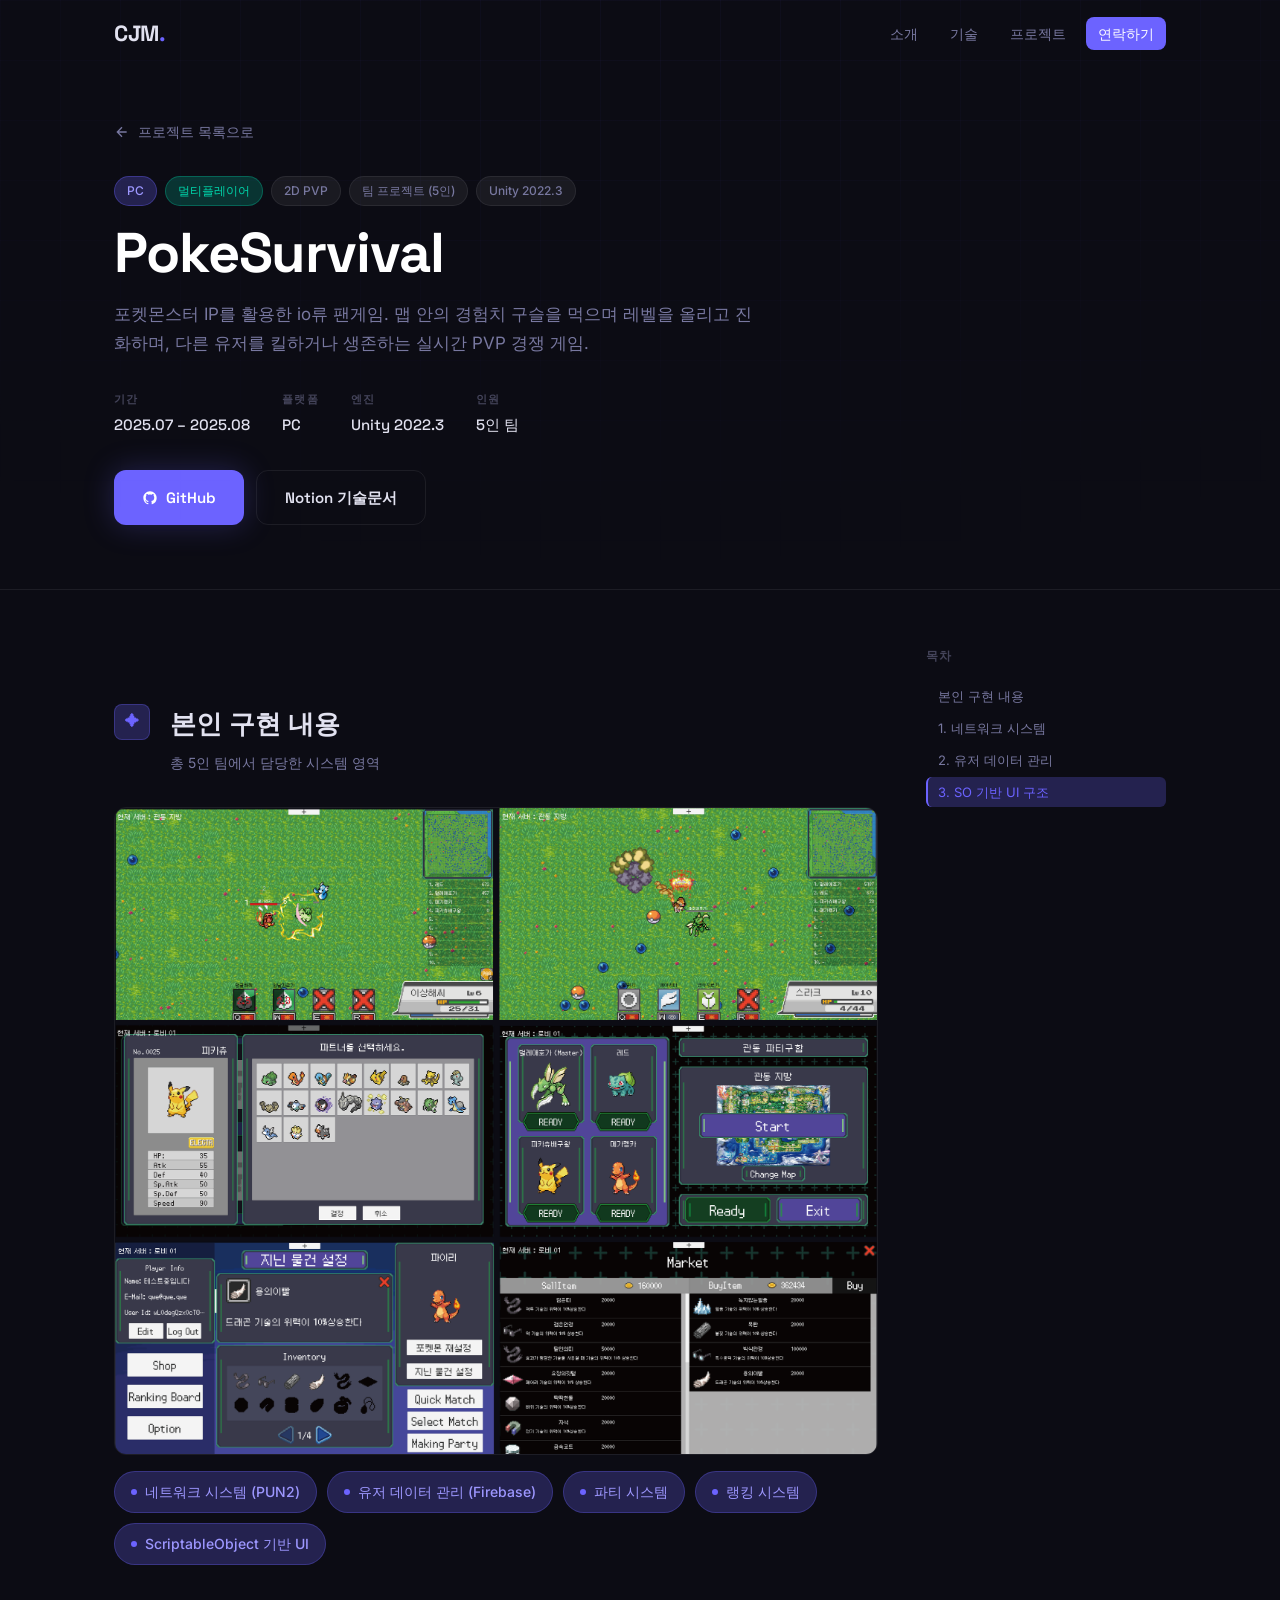
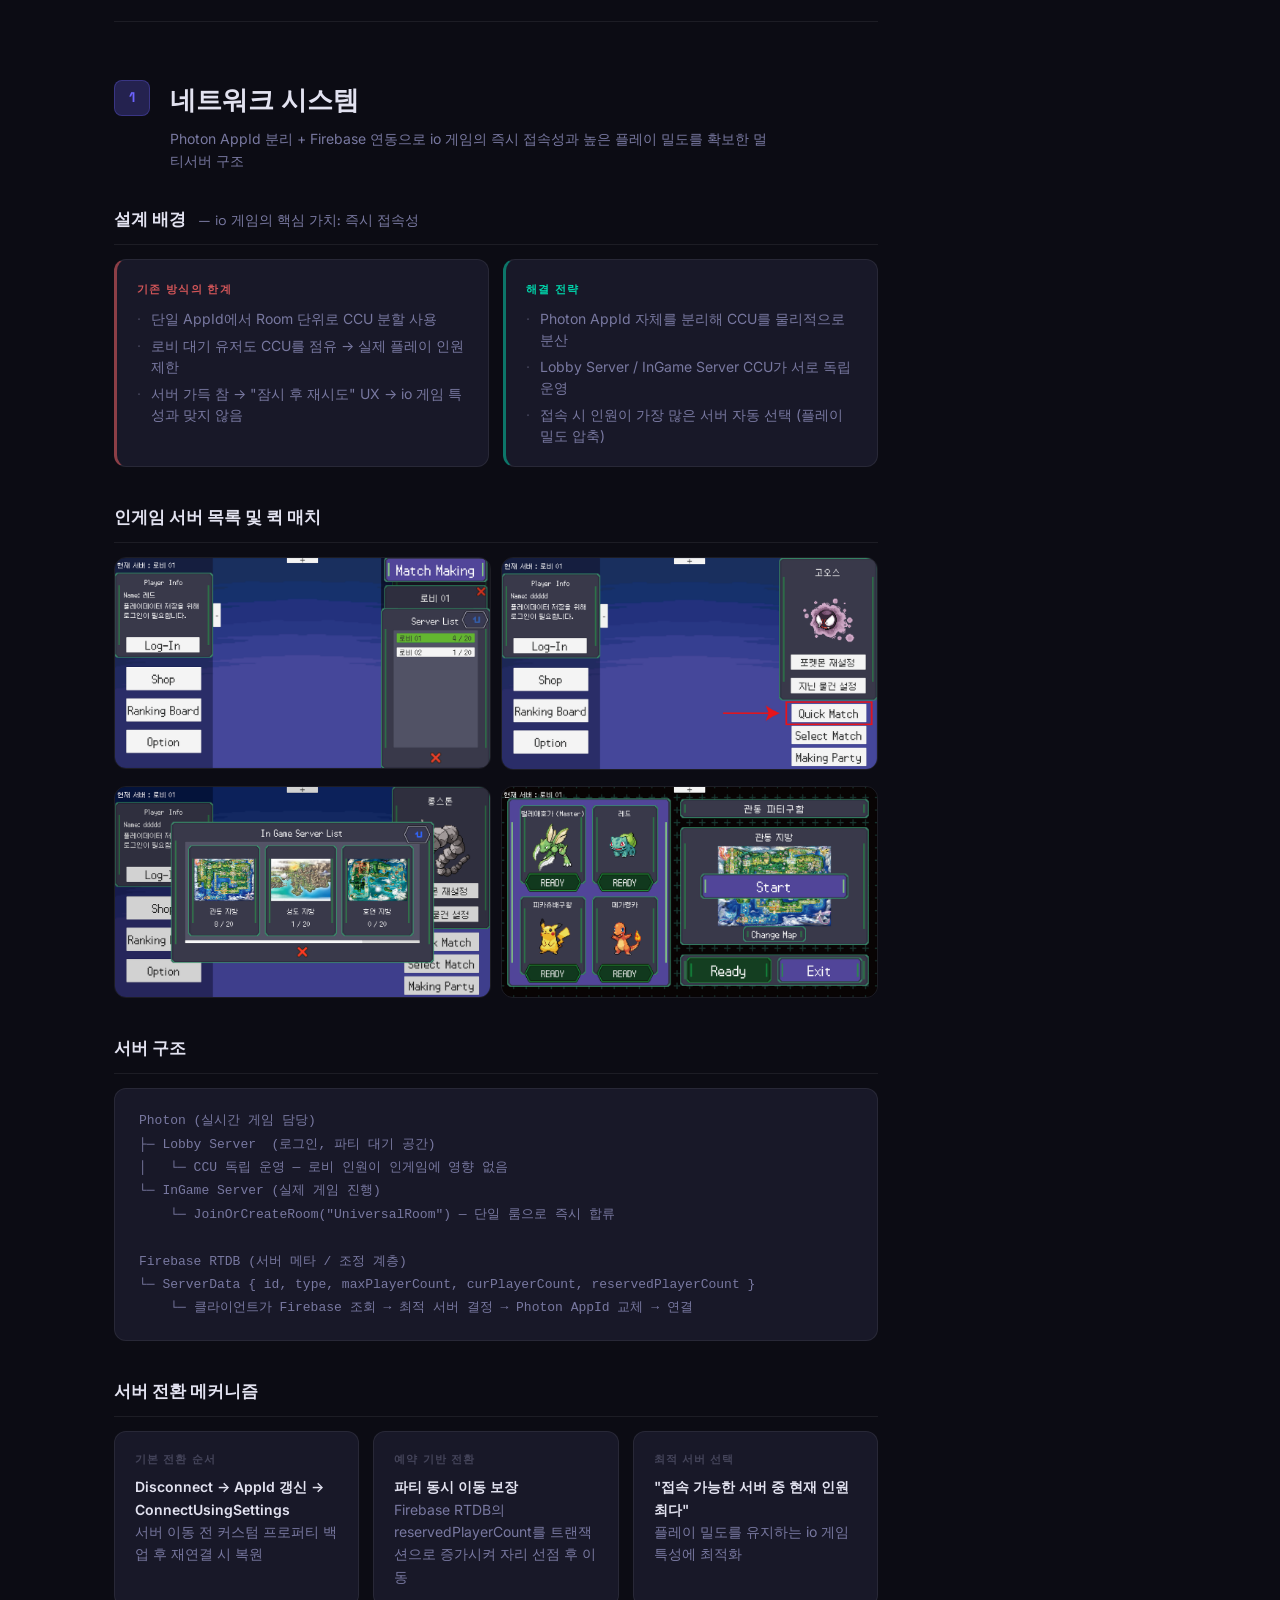
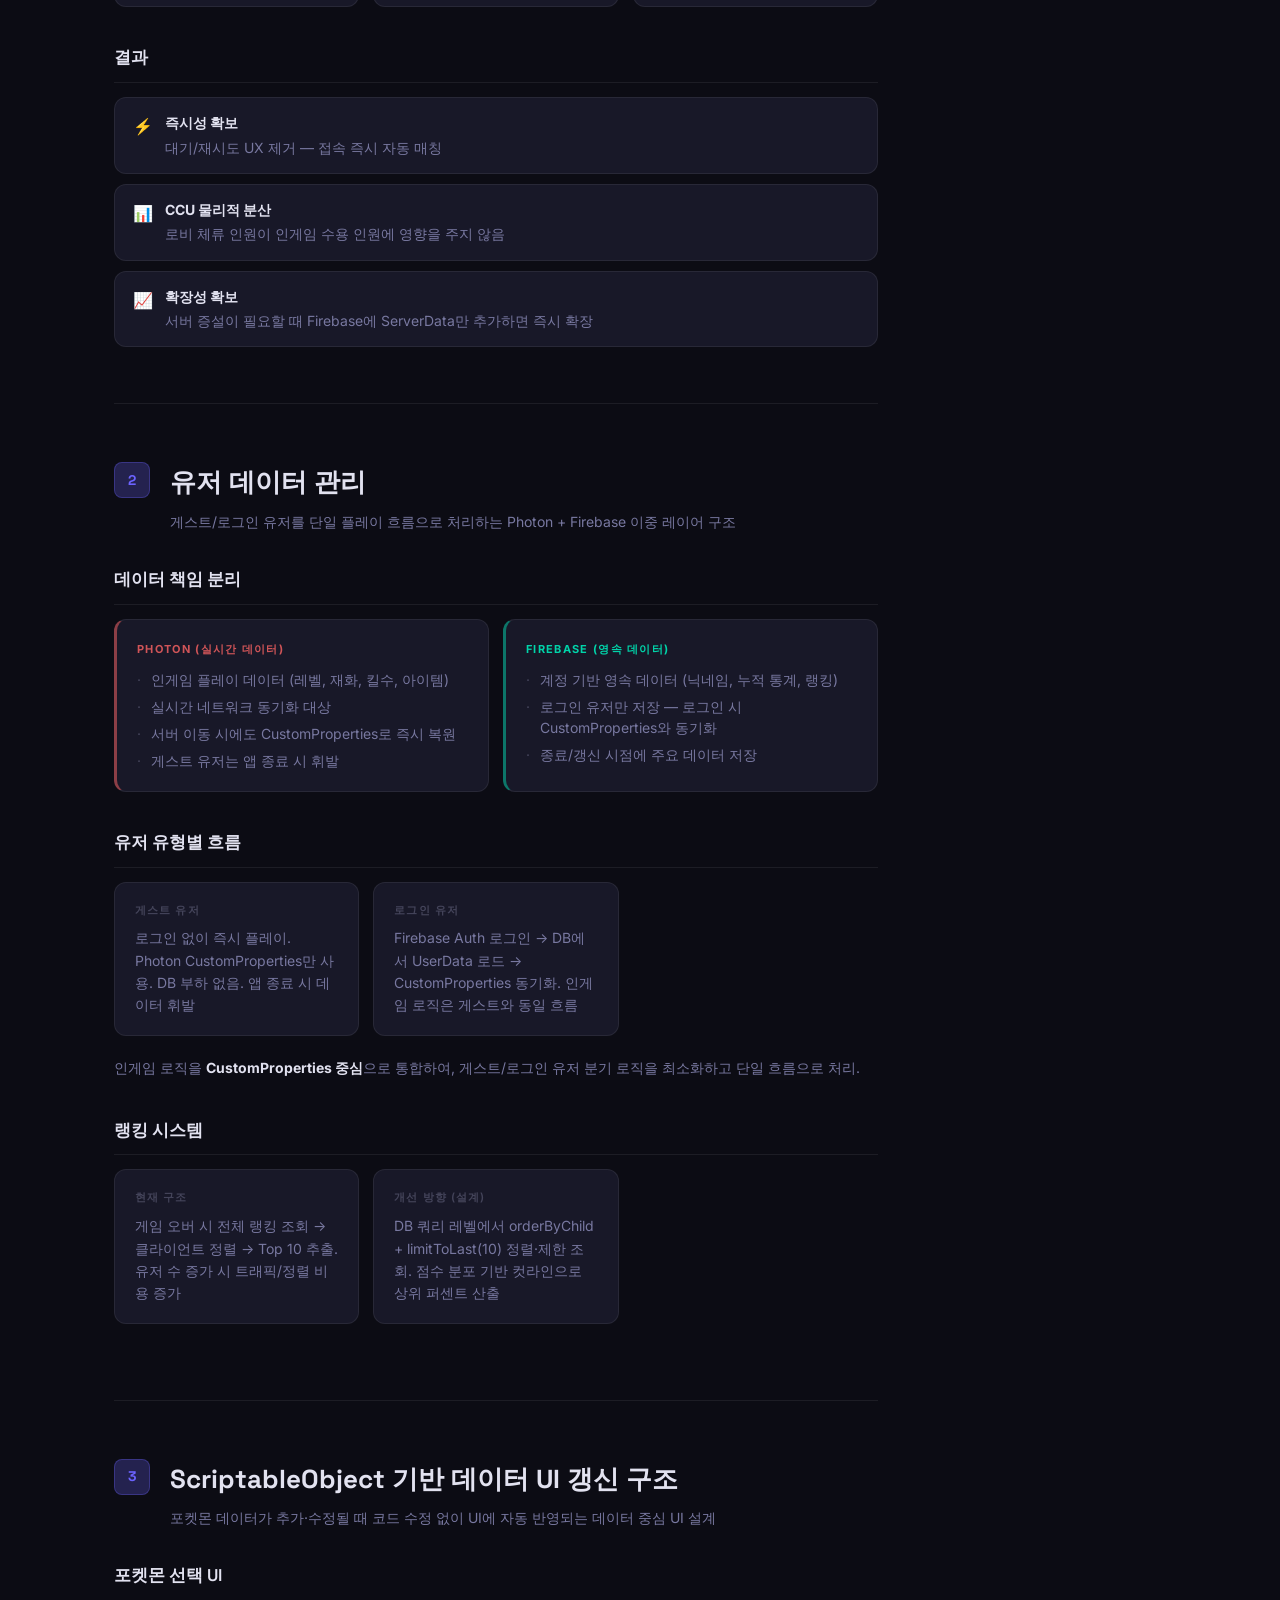
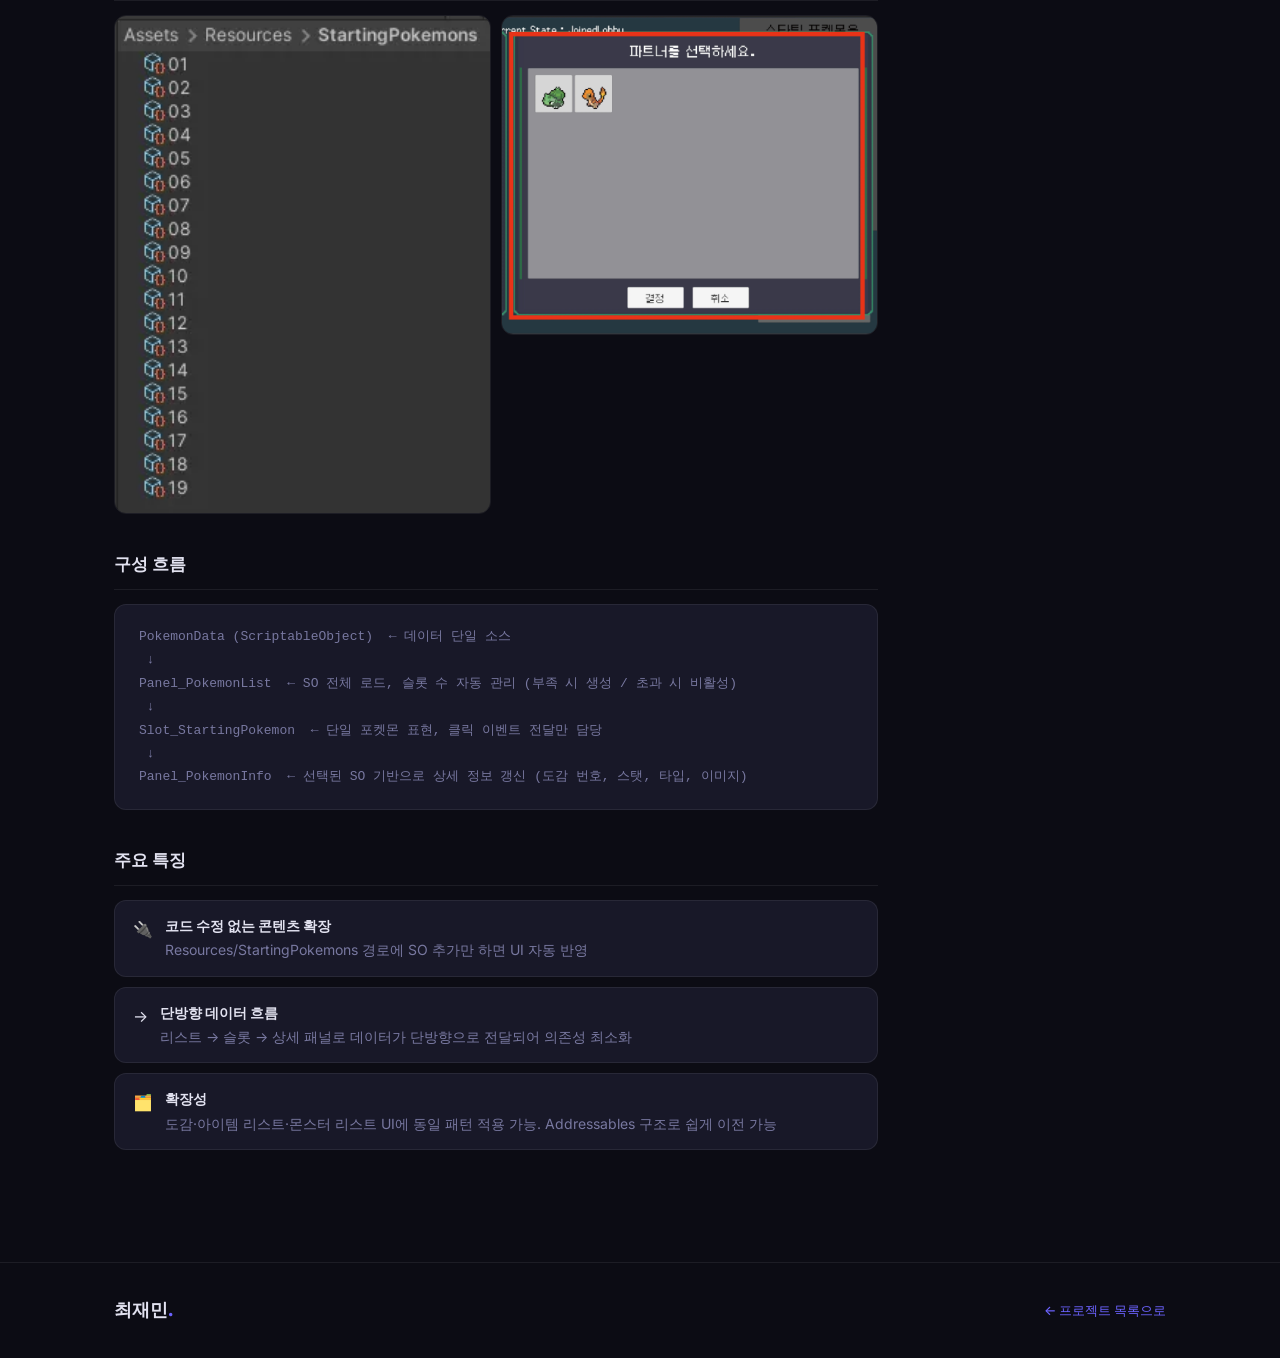
==== commit fb9c2318: "Add Notion images to project detail pages - Download and embed screenshots from Notion tech docs - u" ====
--- a/projects/pokesurvival.html
+++ b/projects/pokesurvival.html
@@ -84,6 +84,7 @@
               <p>총 5인 팀에서 담당한 시스템 영역</p>
             </div>
           </div>
+          <img src="images/pokesurvival/img1.png" alt="PokeSurvival 게임 화면" class="project-img" />
           <div class="contributions-grid">
             <span class="contribution-item">네트워크 시스템 (PUN2)</span>
             <span class="contribution-item">유저 데이터 관리 (Firebase)</span>
@@ -122,6 +123,18 @@
                   <li>접속 시 인원이 가장 많은 서버 자동 선택 (플레이 밀도 압축)</li>
                 </ul>
               </div>
+            </div>
+          </div>
+
+          <div class="sub-section">
+            <h3 class="sub-section-title">인게임 서버 목록 및 퀵 매치</h3>
+            <div class="project-img-grid">
+              <img src="images/pokesurvival/img2.png" alt="로비 서버 목록" class="project-img" />
+              <img src="images/pokesurvival/img3.png" alt="퀵 매치" class="project-img" />
+            </div>
+            <div class="project-img-grid">
+              <img src="images/pokesurvival/img4.png" alt="인게임 서버 목록" class="project-img" />
+              <img src="images/pokesurvival/img5.png" alt="파티 이동" class="project-img" />
             </div>
           </div>
 
@@ -245,6 +258,14 @@
             <div class="tech-section-header-text">
               <h2>ScriptableObject 기반 데이터 UI 갱신 구조</h2>
               <p>포켓몬 데이터가 추가·수정될 때 코드 수정 없이 UI에 자동 반영되는 데이터 중심 UI 설계</p>
+            </div>
+          </div>
+
+          <div class="sub-section">
+            <h3 class="sub-section-title">포켓몬 선택 UI</h3>
+            <div class="project-img-grid">
+              <img src="images/pokesurvival/img19.png" alt="포켓몬 리스트 패널" class="project-img" />
+              <img src="images/pokesurvival/img20.png" alt="포켓몬 정보 패널" class="project-img" />
             </div>
           </div>
 
--- a/projects/project.css
+++ b/projects/project.css
@@ -429,6 +429,40 @@
 }
 
 /* ============================================
+   IMAGES
+   ============================================ */
+.project-img {
+  width: 100%;
+  border-radius: var(--radius);
+  border: 1px solid var(--border);
+  display: block;
+  margin-bottom: 16px;
+}
+
+.project-img-grid {
+  display: grid;
+  grid-template-columns: repeat(2, 1fr);
+  gap: 10px;
+  margin-bottom: 16px;
+}
+
+.project-img-grid .project-img {
+  margin-bottom: 0;
+}
+
+.project-img-grid.cols-3 {
+  grid-template-columns: repeat(3, 1fr);
+}
+
+.img-caption {
+  font-size: 12px;
+  color: var(--text-faint);
+  text-align: center;
+  margin-top: -10px;
+  margin-bottom: 16px;
+}
+
+/* ============================================
    RESPONSIVE
    ============================================ */
 @media (max-width: 900px) {
